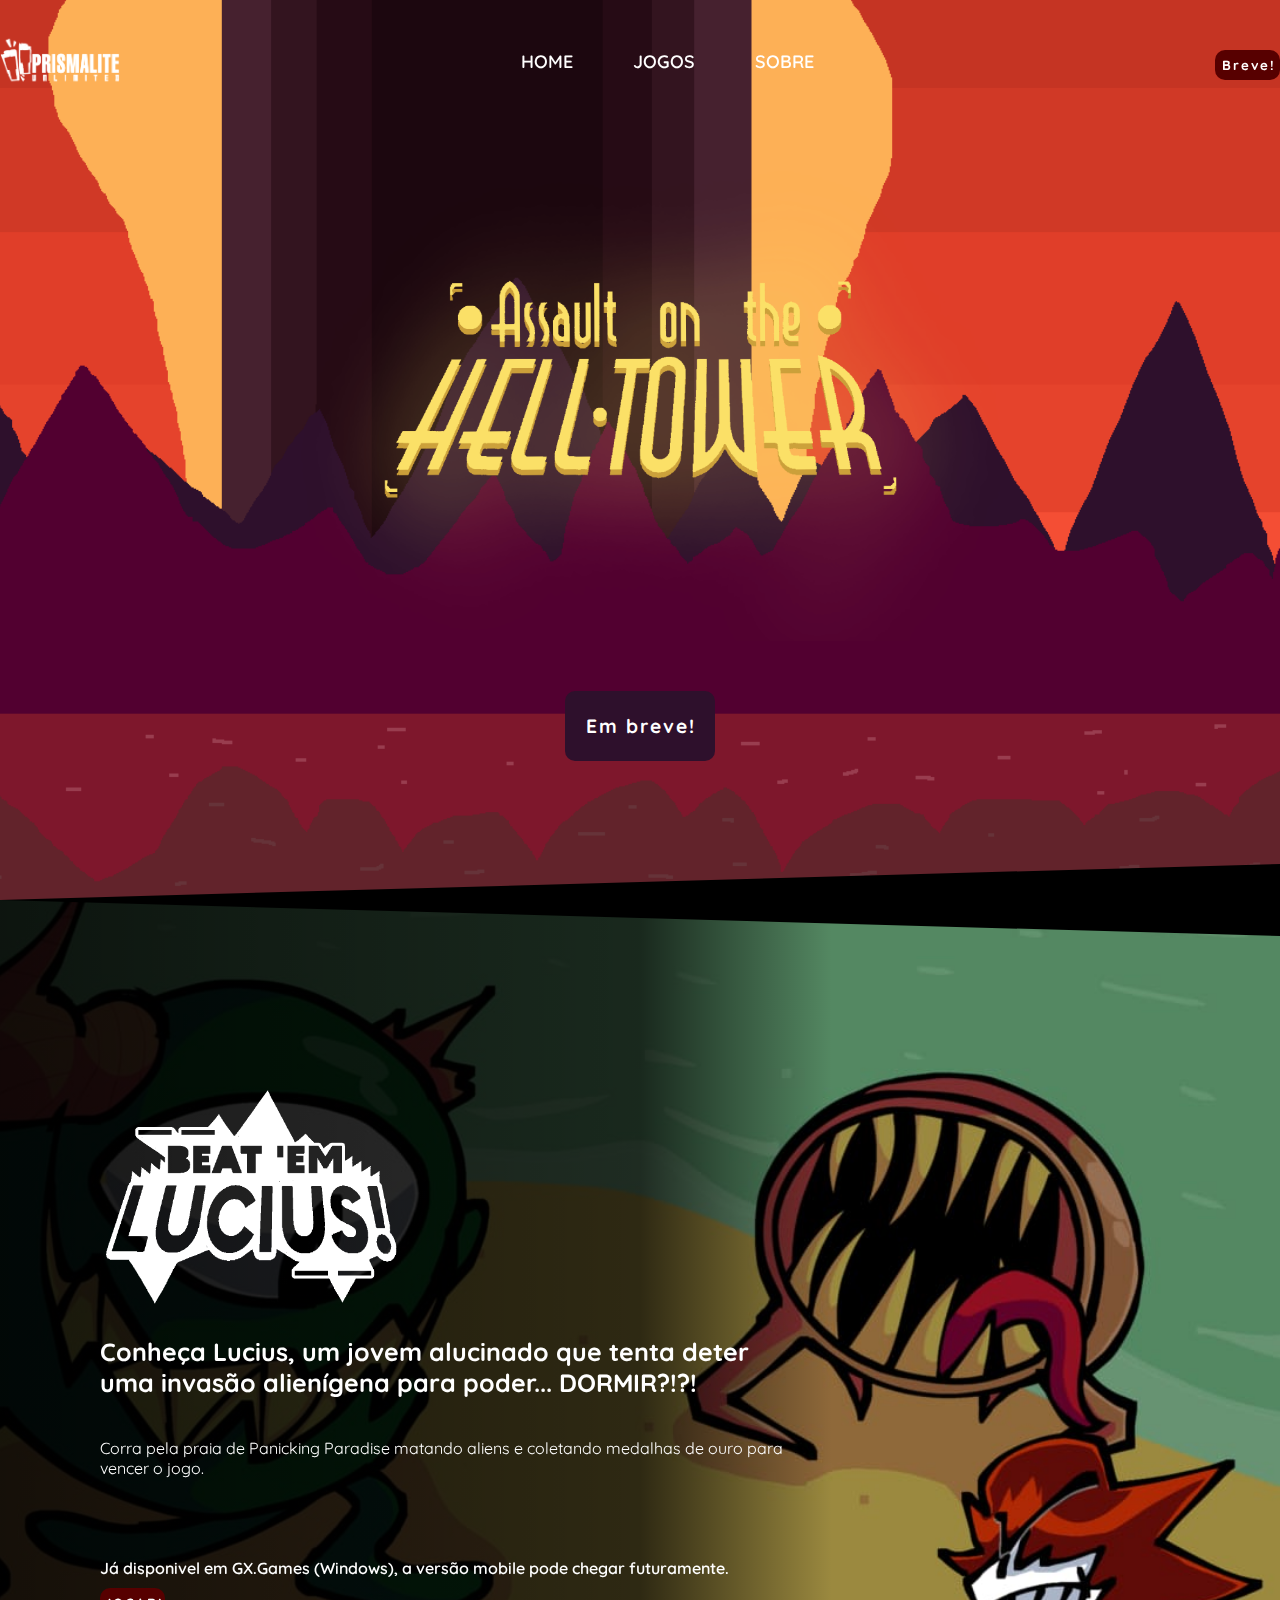
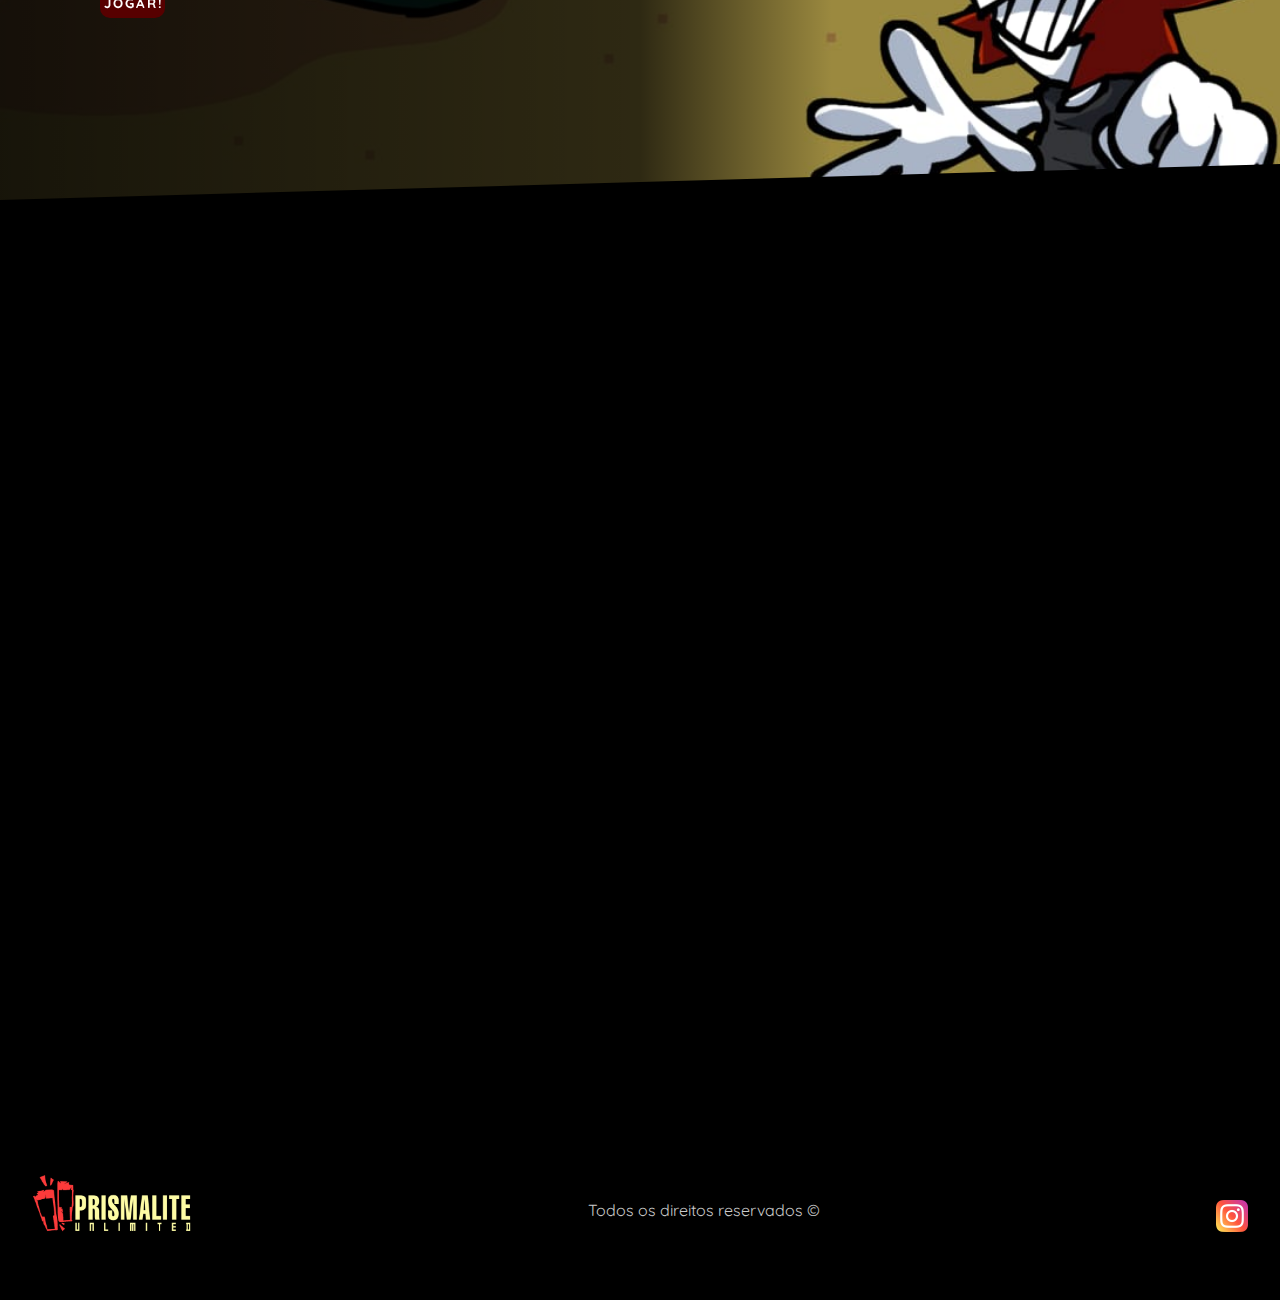
==== index.html @ 0cdb1586 "Add files via upload" ====
<!DOCTYPE html>
<html lang="en">
<head>
    <meta charset="UTF-8">
    <meta name="viewport" content="width=device-width, initial-scale=1.0">
    <title>Prismalite UNLIMITED, Inc.</title>
    <link rel="shortcut icon" href="favicon.png" type="x-icon">
    <link rel="stylesheet" href="style.css">
</head>
<body>
    <header id="header">
        <div class="header__container">
            <div class="flex__container">
                <div class="prism__logo">
                    <img src="prismalite-logo.png" alt="Prismalite Logo" id="prism-logo">
                </div>
                <nav class="nav__header">
                    <ul>
                        <li class="nav__item"><a href="#home">Home</a></li>
                        <li class="nav__item"><a href="games.html">Jogos</a></li>
                        <li class="nav__item"><a href="#about">Sobre</a></li>
                    </ul>
                </nav>
                <div class="play__btn">
                    <a href="" target=""><button class="btn">Breve!</button></a>
                </div>
            </div>
            <!-- Responsive Header -->
        <div class="resp__header" id="resp__header">
            <div class="prism__logo">
                <img src="prismalite-logo.png" alt="Prismalite Logo" id="resp-prism-logo">
            </div>
            <nav class="nav_resp__header">
                <ul>
                    <li class="nav__item"><a href="#home">Home</a></li>
                    <li class="nav__item"><a href="games.html">Jogos</a></li>
                    <li class="nav__item"><a href="#about">Sobre</a></li>
                </ul>
            </nav>
        </div>
    </div>
    </header>
    <div class="container">
        <div class="banner__home" id="home">
            <img src="helltower-logo.png" alt="Assault on the Helltower™ Logo" class="home__logo" >
            <div class="gx__btn">
                <a href="" target=""><button>Em breve!</button></a>
            </div>
        </div>
        <div class="banner__game hidden" id="game">
            <div class="shadow">
                <div class="game__desc">
                    <div class="game__logo">
                        <img src="lucius-logo.png" alt="" width="300"><br><br>
                    </div>
                    <span>Conheça Lucius, um jovem alucinado que tenta deter uma invasão alienígena para poder... DORMIR?!?!</span>
                    <p>Corra pela praia de Panicking Paradise matando aliens e coletando medalhas de ouro para vencer o jogo.</p>
                    <p></p>
                    <p class="spacing">Já disponivel em GX.Games (Windows), a versão mobile pode chegar futuramente.</p>
                    <div class="play__btn">
                        <a href="https://gx.games/pt-br/games/cwtrzj/beat-em-lucius-encore-update-coming-soon-/" target="_blank"><button class="btn">JOGAR!</button></a>
                    </div>
                </div>
            </div>
        </div>
        <div class="banner__prism hidden" id="about">
            <div class="shadow">
                <div class="prism__desc">
                    <span>PRISMALITE: UMA DUPLA DE AMIGOS</span>
                    <p>A Prismalite UNLIMITED, Inc. foi criada após o desenvolvimento de "Beat 'Em, Lucius!", um jogo feito por uma dupla de amigos como um trabalho escolar, e por terem gostado de sua criação, decidiu-se então que iriam continuar com tal projeto, porém como uma "empresa". Hoje Victor Luis e João Pedro trabalham em conjunto para melhorarem mais o jogo.</p>
                </div>
            </div>
        </div>
    </div>
    <footer class="footer" id="footer">
        <div class="logo__footer">
            <img src="prismalite-red-logo.png" alt="Prismalite Logo" id="prism-logo">
        </div>
        <div class="rights">
            <p>Todos os direitos reservados  &copy;</p>
        </div>
        <div class="social__medias">
            <a href="https://www.instagram.com/beatem.lucius/" target="_blank"><img src="instagram-logo.png" alt="Instagram Logo"></a>
        </div>
    </footer>

    <script src="animation.js"></script>
</body>
</html>
---- style.css ----
@import url('https://fonts.googleapis.com/css2?family=Quicksand:wght@300..700&display=swap');

:root {
    --txt-body-color: #fff;
    --black: #000;
    --white: #fff;
    --l-red: #b30000;
    --b-red: #570000;
    --grey: rgb(202, 202, 202);
}

* {
    margin: 0;
    padding: 0;
    box-sizing: border-box;
}

body {
    font-family: 'Quicksand';
    color: var(--txt-body-color);
}

header {
    width: 100%;
    padding: 50px 0%;
    position: fixed;
    top: 0%;
    left: 0%;
    z-index: 1;
    transition: .5s;
}

header.scrolling {
    background-color: black;
    border-bottom-left-radius: 50px;
    border-bottom-right-radius: 50px;
    padding: 20px;
    padding-top: 25px;
}

.resp__header {
    display: none;
}

.header__container {
    max-width: 1280px;
    margin: auto;
    text-transform: uppercase;
    font-weight: 600;
    font-size: large;
}

.btn__icon {
    display: none;
    background-color: transparent;
    border: none;
    color: white;
    cursor: pointer;
}

.flex__container {
    display: flex;
    justify-content: space-between;
}

.prism__logo img {
    width: 7.5rem;
    position: relative;
    bottom: 15px;
}

.nav__header ul {
    display: flex;
    list-style: none;
}

.nav__header ul li {
    display: inline-block;
    margin: 0 30px;
    transition: .2s;
}

.nav__header ul li:hover {
    font-size: larger;
    border-bottom: solid 2px var(--white);
}

.nav__header ul li a {
    text-decoration: none;
    color: var(--white);
}

.play__btn .btn {
    font-family: 'Quicksand';
    border: none;
    border-radius: 10px;
    height: 30px;
    width: 65px;
    background-color: var(--b-red);
    color: var(--white);
    font-weight: 700;
    letter-spacing: 2px;
    padding-left: 2px;
    transition: .2s;
}

.play__btn .btn:hover {
    background-color: var(--l-red);
}

.banner__home,
.banner__game,
.banner__prism,
.shadow {
    width: 100%;
    height: 100vh;
}

.container {
    background-color: var(--black);
}

.banner__home {
    background-image: url(assault-home-background.gif);
    background-repeat: no-repeat;
    background-position: 100%;
    background-size: cover;
    display: flex;
    justify-content: center;
    align-items: center;
    flex-direction: column;
    clip-path: polygon(0 0,100% 0,100% 96%,0 100%);
}

.banner__home button {
    font-family: 'Quicksand';
    border: none;
    border-radius: 10px;
    height: 70px;
    width: 150px;
    background-color: #2e102c;
    color: var(--white);
    font-size: larger;
    font-weight: 700;
    letter-spacing: 2px;
    padding-left: 2px;
    transition: .2s;
}

.banner__home button:hover {
    background-color: var(--l-red);
}

.banner__home img {
    width: 45rem;
    padding-bottom: 50px;
}

.banner__game {
    background-image: url(game-background.jpeg);
    background-repeat: no-repeat;
    background-position: 100%;
    background-size: cover;
    display: flex;
    justify-content: center;
    align-items: center;
    clip-path: polygon(0 0,100% 4%,100% 96%,0 100%);
}

.banner__game .shadow {
    background: linear-gradient(90deg,rgba(0,0,0,.85),rgba(0,0,0,.7) 50%,transparent 65%);;
    background-repeat: no-repeat;
    background-position: 100%;
    background-size: cover;
    display: flex;
    justify-content: left;
    align-items: center;
}

.banner__game .game__desc {
    display: flex;
    flex-direction: column;
    padding-left: 100px;
    width: 50rem;
}

.banner__game .game__desc span {
    font-size: 25px;
    font-weight: 700;
    padding-bottom: 30px;
}

.banner__game .game__desc p {
    padding-top: 10px;
    padding-bottom: 10px;
}

.banner__game .game__desc .spacing {
    font-weight: 600;
    padding-top: 50px;
}

.banner__prism {
    background-image: url(about-background.png);
    background-repeat: no-repeat;
    background-position: 100%;
    background-size: cover;
    display: flex;
    justify-content: center;
    align-items: center;
}

.banner__prism .shadow {
    background: linear-gradient(270deg,rgba(0,0,0,.85),rgba(0,0,0,.7) 50%,transparent 65%);;
    background-repeat: no-repeat;
    background-position: 100%;
    background-size: cover;
    display: flex;
    justify-content: right;
    align-items: center;
}

.banner__prism .prism__desc {
    display: flex;
    flex-direction: column;
    padding-right: 100px;
    width: 50rem;
}

.banner__prism .prism__desc span {
    font-size: 25px;
    font-weight: 700;
    padding-bottom: 30px;
}

.upd__section {
    background-color: var(--grey);
    height: 150vh;
    display: flex;
    justify-content: center;
    align-items: center;
    clip-path: polygon(0 0,100% 4%,100% 96%,0 100%);
}

.hidden {
    opacity: 0;
    filter: blur(5px);
    transition: all .5s;
}

.show {
    opacity: 1;
    filter: blur(0px);
    transition: all .5s;
}

footer {
    background: var(--black);
    width: 100%;
    height: 10vh;
    display: inline-block;
    padding-top: 100px;
    padding-bottom: 100px;
    padding-left: 2rem;
    padding-right: 2rem;
}

.footer {
    display: flex;
    justify-content: space-between;
    color: var(--grey);
}

.logo__footer img {
    width: 10rem;
    position: relative;
    bottom: 30px;
}

.social__medias img {
    width: 2rem;
    transition: .1s;
}

.social__medias img:hover {
    width: 2.1rem;
}

/* Mobile responsive */

@media screen and (max-width: 768px) {
    header.scrolling {
        padding-top: 50px;
        border-bottom-left-radius: 0px;
        border-bottom-right-radius: 0px;
    }

    .flex__container {
        display: none;
    }

    .resp__header {
        display: flex;
        justify-content: center;
    }

    .resp__header .prism__logo {
        display: flex;
        justify-content: right;
        position: relative;
        bottom: 10px;
    }
    .resp__header .prism__logo img{
        width: 8.5rem;
    }

    .resp__header .nav_resp__header ul li {
        display: inline-block;
        padding: 0;
        margin: 0;
    }

    .resp__header .nav_resp__header ul {
        list-style: none;
        padding-left: 15px;
    }

    .resp__header .nav_resp__header ul li a {
        text-decoration: none;
        color: var(--txt-body-color);
    }

    .resp__header .nav_resp__header ul li a:hover {
        border-bottom: solid 2px var(--white);
    }

    .banner__home img,
    .banner__game img,
    .banner__prism img {    
        width: 100%;
        height: auto;
    }

    .banner__home .home__logo {
        width: 425px;
    }

    .banner__home {
        background-image: url(assault-home-background.gif);
        background-position: center;
    }

    .banner__game {
        background-image: url(game-banner-mobile.png);
    }

    .banner__game .shadow {
        background: linear-gradient(180deg,rgba(0,0,0,.85),rgba(0,0,0,.7) 20%,transparent 65%);
    }

    .banner__game .game__desc {
        padding-left: 21.5px;
        padding-right: 15px;
    }

    .banner__game .game__desc span{
        font-size: 20px;
    }

    .banner__game .game__desc {
        font-size: 20px;
        text-shadow: 0 4px 4px rgba(0, 0, 0, 5);
    }

    .banner__game .game__desc .game__logo {
        width: 300px;
    }

    .banner__prism {
        background-image: url(prism-banner-mobile.png);
        background-position: center;
    }

    .banner__prism .shadow {
        background: linear-gradient(180deg,rgba(0,0,0,.85),rgba(0,0,0,.7) 20%,transparent 65%);
    }

    .banner__prism .prism__desc {
        padding-left: 21.5px;
        padding-right: 15px;
    }

    .banner__prism .prism__desc p {
        font-size: 20px;
    }

    .footer {
        display: flex;
        justify-content: center;
        flex-direction: column;
    }

    .logo__footer img {
        width: 10rem;
    }

    .social__medias img {
        width: 1.8rem;
        padding-top: 15px;
        margin: 0 5px;
    }

}
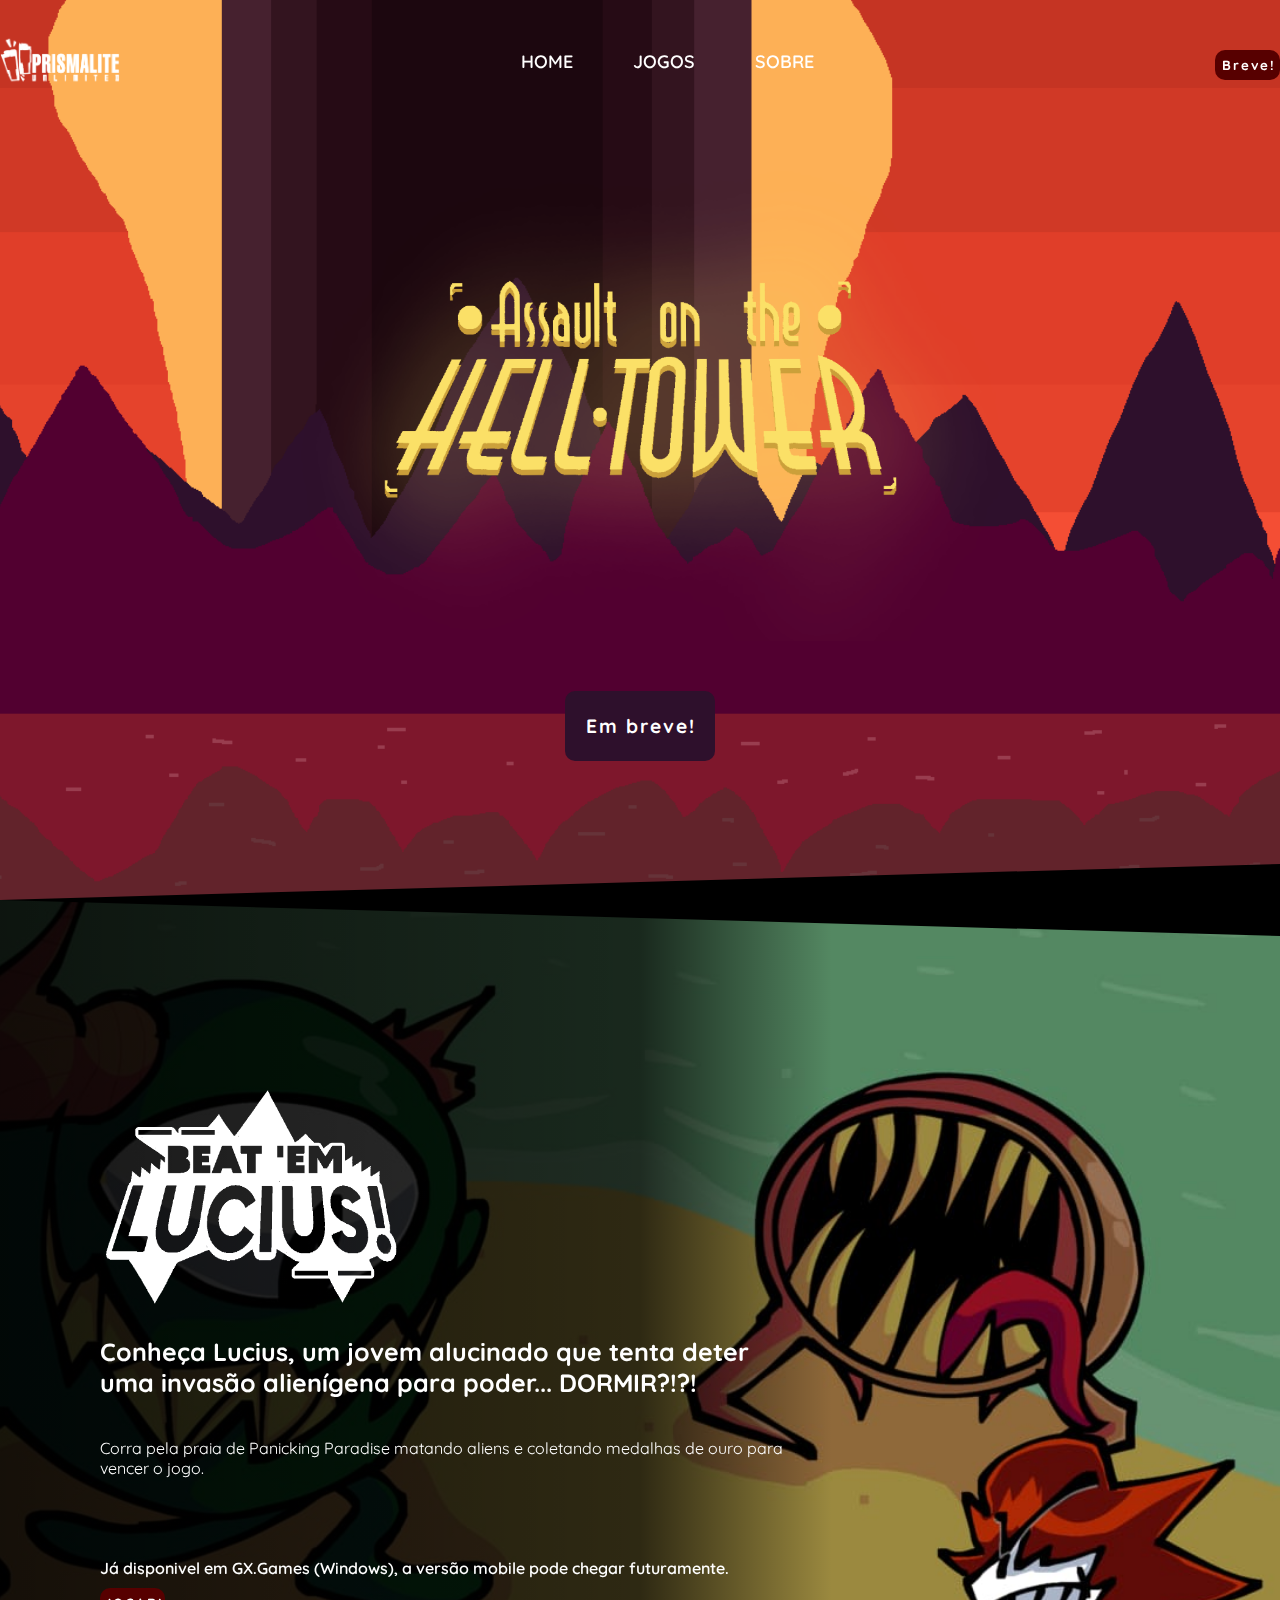
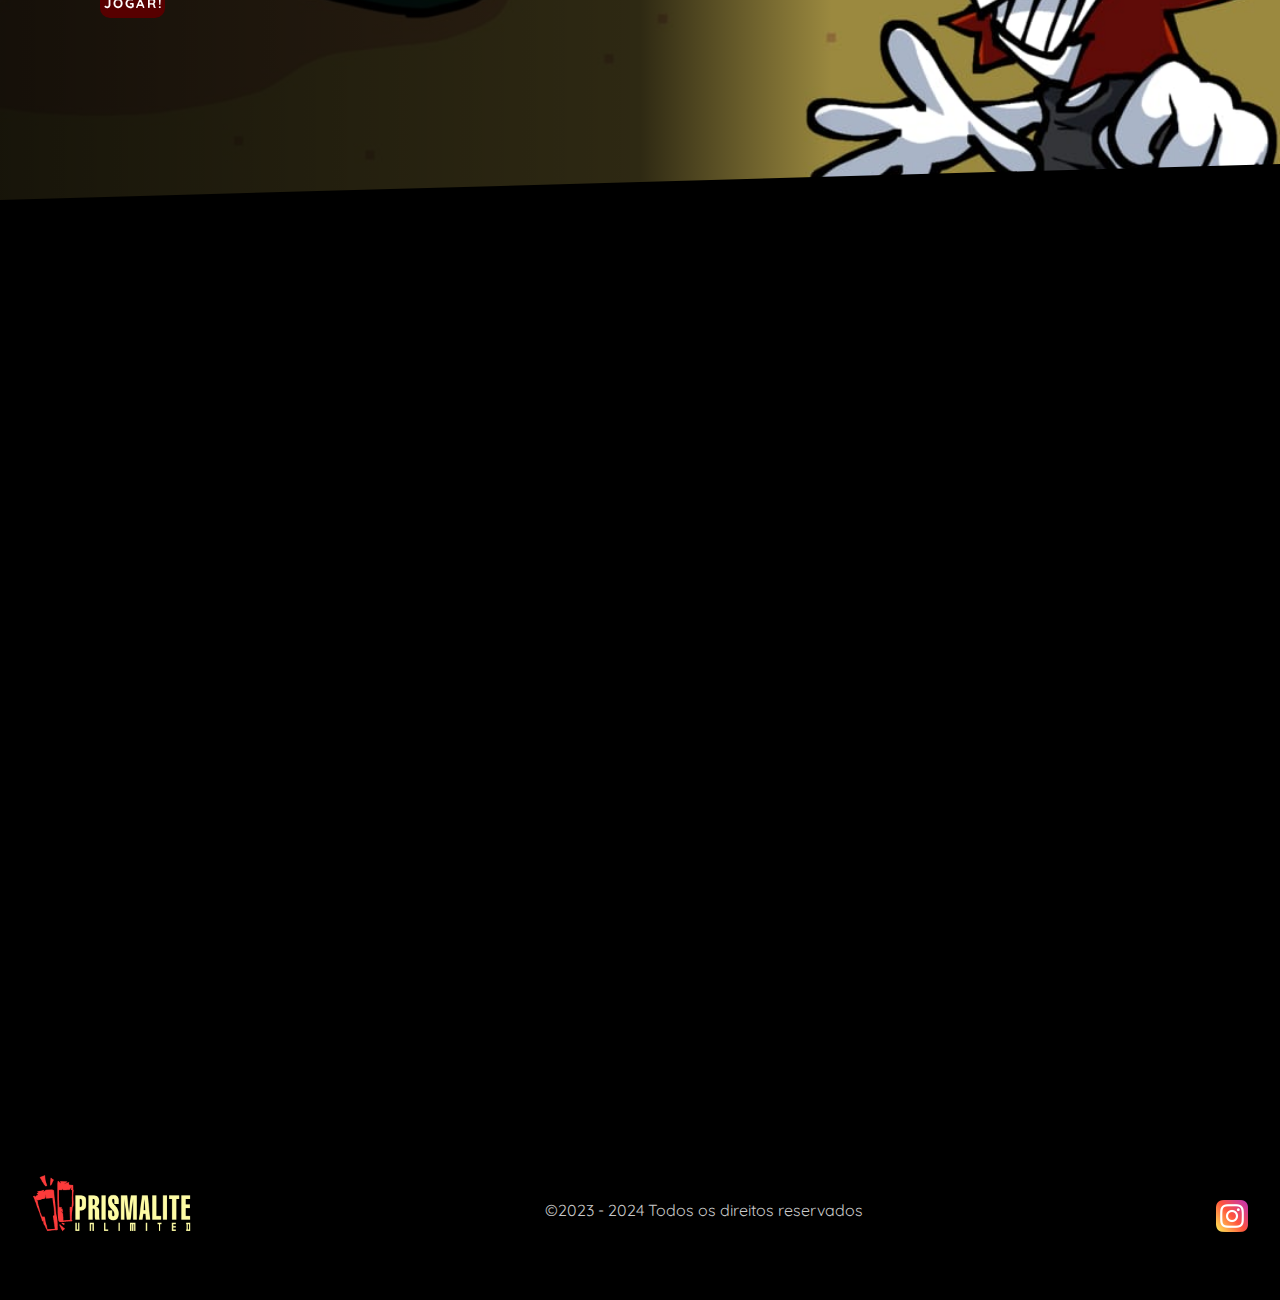
==== commit e0d4a29c: "Update index.html" ====
--- a/index.html
+++ b/index.html
@@ -77,13 +77,13 @@
             <img src="prismalite-red-logo.png" alt="Prismalite Logo" id="prism-logo">
         </div>
         <div class="rights">
-            <p>Todos os direitos reservados  &copy;</p>
+            <p>&copy;2023 - 2024  Todos os direitos reservados</p>
         </div>
         <div class="social__medias">
-            <a href="https://www.instagram.com/beatem.lucius/" target="_blank"><img src="instagram-logo.png" alt="Instagram Logo"></a>
+            <a href="https://www.instagram.com/prisma.lite/" target="_blank"><img src="instagram-logo.png" alt="Instagram Logo"></a>
         </div>
     </footer>
 
     <script src="animation.js"></script>
 </body>
-</html>+</html>
